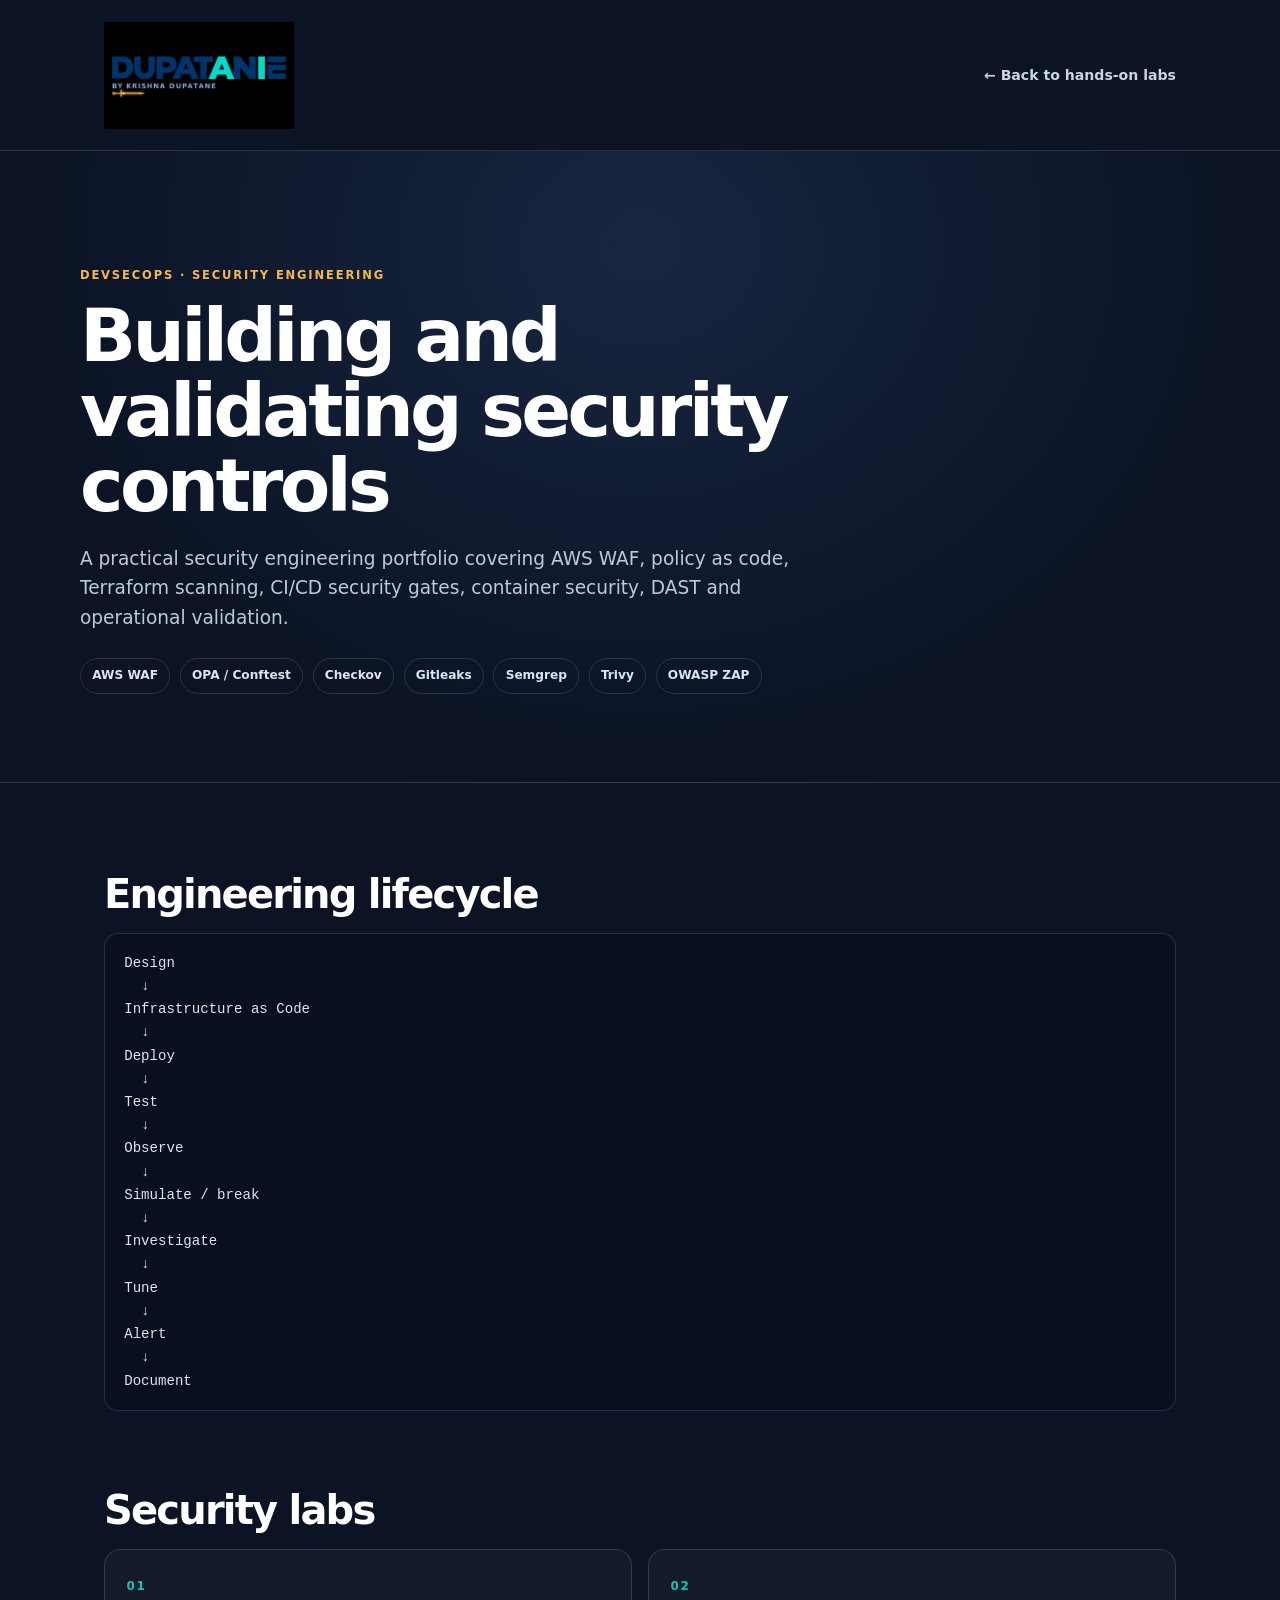
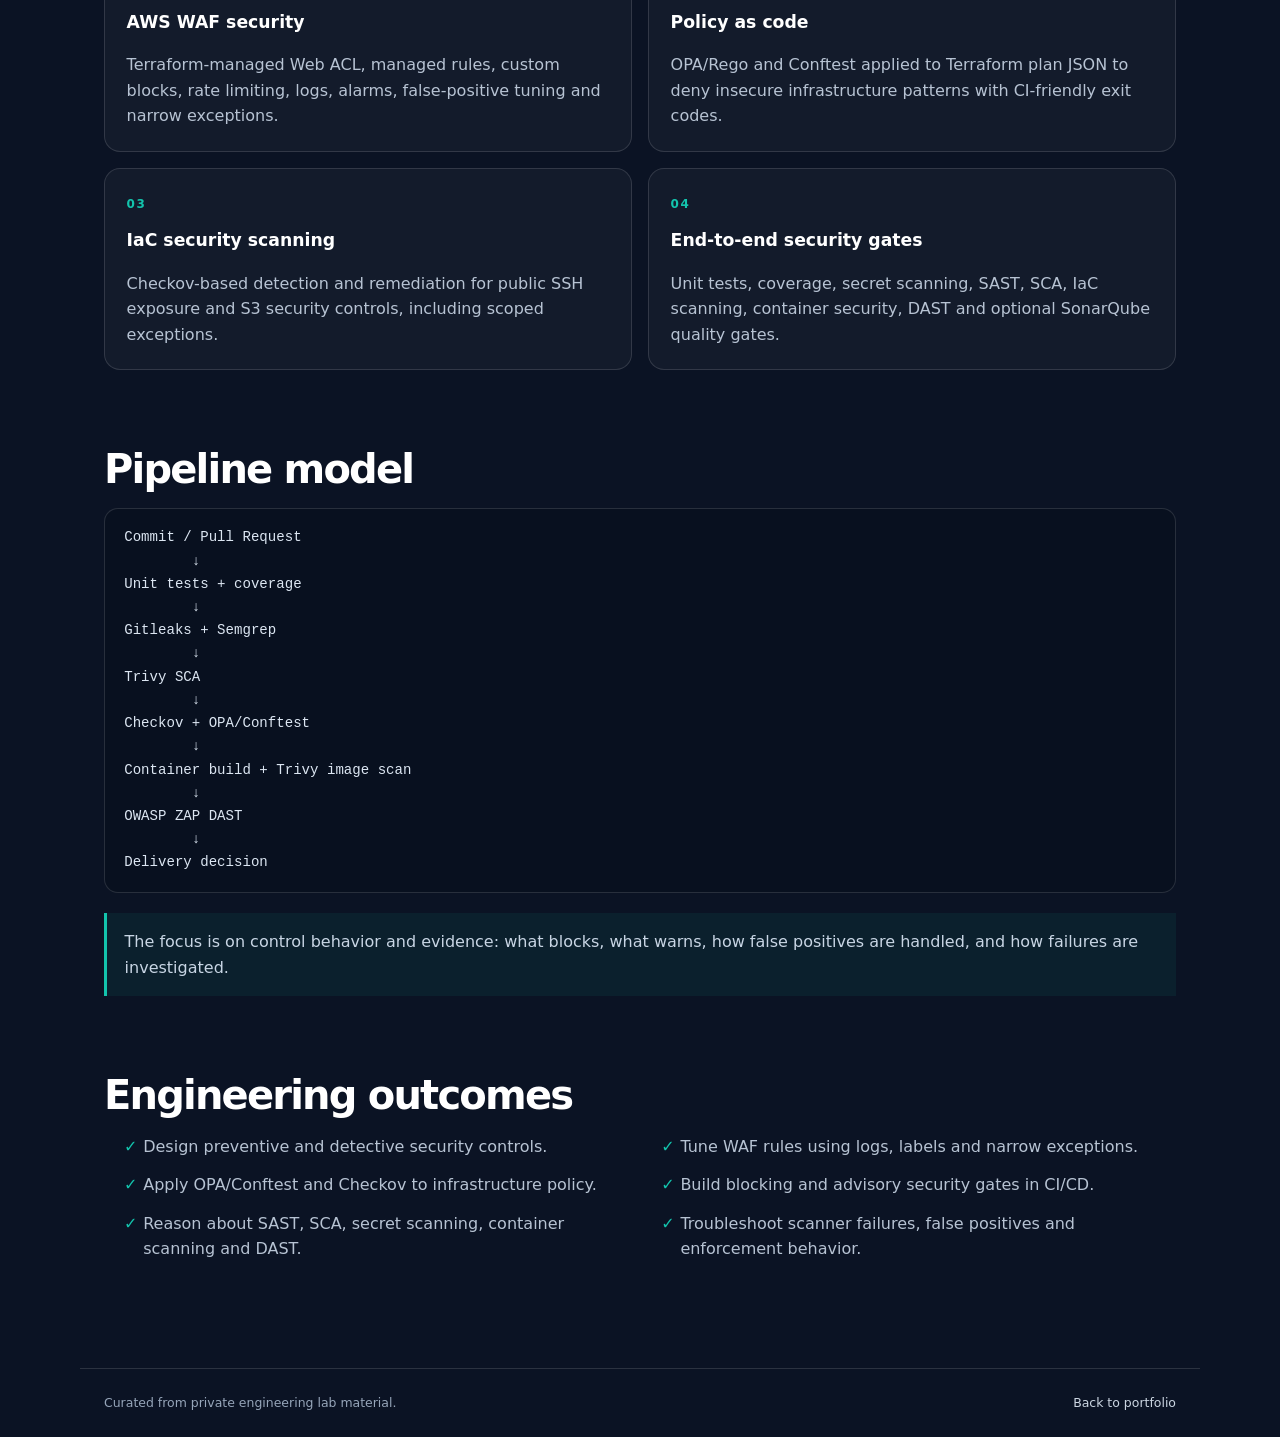
==== labs/devsecops/index.html @ c6cd1b83 "feat: add DevSecOps portfolio lab page" ====
<!doctype html><html lang="en"><head><meta charset="utf-8"><meta name="viewport" content="width=device-width,initial-scale=1"><title>DevSecOps Lab — DUPATANE</title><link rel="stylesheet" href="../../styles.css"><link rel="stylesheet" href="../lab.css"></head><body class="lab-page"><header class="lab-header"><a class="site-logo-link" href="../../"><img src="../../assets/DUPATANE_Logo_Final.png" alt="DUPATANE"></a><a class="lab-back" href="../../#work">← Back to hands-on labs</a></header><section class="lab-hero"><div class="lab-hero-inner"><p class="lab-kicker">DEVSECOPS · SECURITY ENGINEERING</p><h1>Building and validating security controls</h1><p class="lab-lead">A practical security engineering portfolio covering AWS WAF, policy as code, Terraform scanning, CI/CD security gates, container security, DAST and operational validation.</p><div class="lab-meta"><span class="lab-chip">AWS WAF</span><span class="lab-chip">OPA / Conftest</span><span class="lab-chip">Checkov</span><span class="lab-chip">Gitleaks</span><span class="lab-chip">Semgrep</span><span class="lab-chip">Trivy</span><span class="lab-chip">OWASP ZAP</span></div></div></section><main class="lab-content"><section class="lab-section"><h2>Engineering lifecycle</h2><pre class="lab-flow">Design
  ↓
Infrastructure as Code
  ↓
Deploy
  ↓
Test
  ↓
Observe
  ↓
Simulate / break
  ↓
Investigate
  ↓
Tune
  ↓
Alert
  ↓
Document</pre></section><section class="lab-section"><h2>Security labs</h2><div class="lab-grid"><article class="lab-card"><span class="lab-number">01</span><h3>AWS WAF security</h3><p>Terraform-managed Web ACL, managed rules, custom blocks, rate limiting, logs, alarms, false-positive tuning and narrow exceptions.</p></article><article class="lab-card"><span class="lab-number">02</span><h3>Policy as code</h3><p>OPA/Rego and Conftest applied to Terraform plan JSON to deny insecure infrastructure patterns with CI-friendly exit codes.</p></article><article class="lab-card"><span class="lab-number">03</span><h3>IaC security scanning</h3><p>Checkov-based detection and remediation for public SSH exposure and S3 security controls, including scoped exceptions.</p></article><article class="lab-card"><span class="lab-number">04</span><h3>End-to-end security gates</h3><p>Unit tests, coverage, secret scanning, SAST, SCA, IaC scanning, container security, DAST and optional SonarQube quality gates.</p></article></div></section><section class="lab-section"><h2>Pipeline model</h2><pre class="lab-flow">Commit / Pull Request
        ↓
Unit tests + coverage
        ↓
Gitleaks + Semgrep
        ↓
Trivy SCA
        ↓
Checkov + OPA/Conftest
        ↓
Container build + Trivy image scan
        ↓
OWASP ZAP DAST
        ↓
Delivery decision</pre><div class="lab-note">The focus is on control behavior and evidence: what blocks, what warns, how false positives are handled, and how failures are investigated.</div></section><section class="lab-section"><h2>Engineering outcomes</h2><ul class="lab-outcomes"><li>Design preventive and detective security controls.</li><li>Tune WAF rules using logs, labels and narrow exceptions.</li><li>Apply OPA/Conftest and Checkov to infrastructure policy.</li><li>Build blocking and advisory security gates in CI/CD.</li><li>Reason about SAST, SCA, secret scanning, container scanning and DAST.</li><li>Troubleshoot scanner failures, false positives and enforcement behavior.</li></ul></section></main><footer class="lab-footer"><span>Curated from private engineering lab material.</span><a href="../../#work">Back to portfolio</a></footer></body></html>
---- styles.css ----
:root {
  color-scheme: dark;
  --navy: #101b32;
  --navy-deep: #0b1324;
  --navy-soft: #192946;
  --teal: #13c4ad;
  --gold: #f3b750;
  --paper: #f7fafc;
  --ink: #16233a;
  --muted: #a6b2c4;
  --white: #fff;
  --line: rgba(255,255,255,.13);
  --max: 1120px;
}
* { box-sizing: border-box; }
html { scroll-behavior: smooth; }
body { margin: 0; background: var(--navy-deep); color: var(--white); font-family: Inter, ui-sans-serif, system-ui, -apple-system, BlinkMacSystemFont, "Segoe UI", sans-serif; line-height: 1.6; }
a { color: inherit; }
.skip-link { position: absolute; left: 1rem; top: -4rem; z-index: 10; padding: .7rem 1rem; background: var(--teal); color: var(--navy-deep); }
.skip-link:focus { top: 1rem; }
.site-header { position: absolute; z-index: 2; top: 0; left: 0; right: 0; display: grid; grid-template-columns: 1fr auto; align-items: center; max-width: var(--max); margin: auto; padding: 1.45rem 1.5rem; mix-blend-mode: screen; }
.site-logo-link { grid-column: 1; justify-self: start; display: block; width: clamp(138px, 16vw, 190px); line-height: 0; }
.site-logo-link img { display: block; width: 100%; height: auto; }
.site-header nav { grid-column: 2; justify-self: end; display: flex; gap: clamp(1rem, 3vw, 2.5rem); }
.site-header nav a, .site-footer a { color: #d2d9e4; text-decoration: none; font-size: .88rem; }
.site-header nav a:hover, .site-footer a:hover, .text-link:hover { color: var(--teal); }
.hero { min-height: 710px; position: relative; display: grid; place-items: center; overflow: hidden; padding: 8rem 1.5rem 5rem; background: radial-gradient(ellipse at 50% 36%, #111e35 0, #080d18 68%, #05070b 100%); }
.hero-content { z-index: 1; width: min(100%, 960px); text-align: center; }
.tagline { margin: 0; font-size: clamp(2rem, 5vw, 3.6rem); font-weight: 720; line-height: 1.13; letter-spacing: -.045em; }
.tagline span { color: var(--teal); }
.hero-copy { max-width: 610px; margin: 1.4rem auto 0; color: #c3cede; font-size: clamp(1rem, 1.7vw, 1.14rem); }
.hero-actions { display: flex; align-items: center; justify-content: center; flex-wrap: wrap; gap: .8rem; margin-top: 2rem; }
.button { min-height: 48px; display: inline-flex; align-items: center; justify-content: center; gap: .7rem; padding: .72rem 1.15rem; border: 1px solid transparent; border-radius: 999px; text-decoration: none; font-size: .92rem; font-weight: 700; transition: transform .18s ease, background .18s ease; }
.button:hover { transform: translateY(-2px); }
.button-primary { background: var(--teal); color: #08231f; }
.button-primary:hover { background: #42d9c6; }
.button-quiet { border-color: var(--line); color: #e1e7f0; }
.button-quiet:hover { border-color: var(--teal); }
.hero-glow { position: absolute; width: 420px; height: 420px; right: -200px; bottom: -280px; border-radius: 50%; background: var(--teal); filter: blur(140px); opacity: .13; }
.section { padding: clamp(4rem, 8vw, 7rem) max(1.5rem, calc((100vw - var(--max)) / 2)); }
.services { background: var(--paper); color: var(--ink); }
.section-heading { max-width: 690px; margin-bottom: 2.2rem; }
.eyebrow { margin: 0 0 .7rem; color: #087b70; font-size: .72rem; font-weight: 850; letter-spacing: .18em; }
h2 { margin: 0; font-size: clamp(2rem, 4vw, 3.2rem); line-height: 1.12; letter-spacing: -.045em; }
.section-heading h2 span, .about-inner h2 span { color: #168d82; }
.section-heading > p:last-child { max-width: 560px; color: #5b687c; margin: 1rem 0 0; }
.service-grid { display: grid; grid-template-columns: repeat(3, minmax(0, 1fr)); gap: 1rem; }
.service-card { position: relative; padding: 1.55rem; border: 1px solid #dfe6ec; border-radius: 18px; background: #fff; box-shadow: 0 12px 30px rgba(15,35,55,.04); }
.card-number { display: inline-block; margin-bottom: 1.4rem; color: #0a9589; font-size: .8rem; font-weight: 800; letter-spacing: .1em; }
.service-card h3 { margin: 0 0 .65rem; font-size: 1.2rem; line-height: 1.3; }
.service-card p, .service-card li { color: #5b687c; font-size: .91rem; }
.service-card p { margin: 0; }
.service-card ul { display: grid; gap: .35rem; margin: 1rem 0 0; padding-left: 1.15rem; }
.service-card li::marker { color: #159689; }
.scope-note { margin: 1.3rem 0 0; color: #687589; font-size: .82rem; }
.work { background: #111e35; }
.section-heading-row { display: flex; align-items: end; justify-content: space-between; gap: 2rem; max-width: none; }
.section-heading-row > p { max-width: 370px; margin: 0 0 .3rem; color: #b4c0d1; font-size: .95rem; }
.section-heading-row h2 { color: var(--white); }
.section-heading-row h2 span { color: var(--teal); }
.work-grid { display: grid; grid-template-columns: repeat(3, minmax(0, 1fr)); gap: 1rem; }
.work-card { min-height: 260px; display: flex; flex-direction: column; padding: 1.5rem; border: 1px solid var(--line); border-radius: 18px; background: rgba(255,255,255,.035); text-decoration: none; transition: background .18s ease, border-color .18s ease, transform .18s ease; }
.work-card:hover { background: rgba(255,255,255,.075); border-color: rgba(19,196,173,.6); transform: translateY(-3px); }
.work-card-summary { cursor: default; }
.work-card-summary:hover { transform: none; }
.work-label { color: var(--gold); font-size: .69rem; font-weight: 800; letter-spacing: .14em; }
.work-card h3 { margin: 1.1rem 0 .5rem; font-size: 1.25rem; line-height: 1.3; }
.work-card p { margin: 0; color: #b4c0d1; font-size: .9rem; }
.work-link { display: inline-flex; gap: .45rem; margin-top: auto; padding-top: 1.25rem; color: var(--teal); font-weight: 750; font-size: .85rem; }
.about-band { padding: clamp(4rem, 8vw, 7rem) 1.5rem; background: #eaf2f5; color: var(--ink); }
.about-inner { display: grid; grid-template-columns: 1fr 1fr; gap: clamp(2rem, 7vw, 6rem); max-width: var(--max); margin: auto; }
.about-copy { color: #526176; }
.about-copy p:first-child { margin-top: 0; }
.text-link { display: inline-flex; gap: .5rem; margin-top: .5rem; color: #087b70; font-weight: 800; text-decoration: none; }
.site-footer { display: flex; align-items: center; justify-content: space-between; gap: 1rem; max-width: var(--max); margin: auto; padding: 1.5rem; color: #9eacc0; }
.site-footer p { margin: 0; font-size: .75rem; text-align: center; }
.footer-brand { display: inline-flex; flex: 0 0 auto; width: 80px; line-height: 0; }
.footer-brand img { display: block; width: 100%; height: auto; mix-blend-mode: screen; }
@media (max-width: 800px) {
  .site-header { position: relative; background: transparent; }
  .hero { min-height: 620px; padding-top: 3rem; }
  .service-grid, .work-grid { grid-template-columns: 1fr; }
  .section-heading-row { align-items: start; flex-direction: column; gap: 1rem; }
  .about-inner { grid-template-columns: 1fr; gap: 1.3rem; }
  .work-card { min-height: 230px; }
}
@media (max-width: 540px) {
  .site-header { display: flex; align-items: flex-start; flex-direction: column; gap: .65rem; padding: 1rem 1.15rem; }
  .site-logo-link { width: min(58vw, 190px); }
  .site-header nav { width: 100%; justify-content: space-between; gap: .6rem; }
  .site-header nav a { font-size: .78rem; }
  .hero { min-height: 570px; padding: 3rem 1.1rem 4rem; }
  .tagline { font-size: clamp(1.85rem, 9vw, 2.65rem); }
  .hero-actions { align-items: stretch; flex-direction: column; }
  .button { width: 100%; }
  .section { padding-right: 1.1rem; padding-left: 1.1rem; }
  .site-footer { align-items: flex-start; flex-direction: column; padding: 1.5rem 1.1rem; }
  .site-footer p { text-align: left; }
}
@media (prefers-reduced-motion: reduce) {
  html { scroll-behavior: auto; }
  *, *::before, *::after { transition-duration: .01ms !important; }
}
---- labs/lab.css ----
body.lab-page{background:#0b1324}.lab-header{position:relative;max-width:var(--max);margin:0 auto;padding:1.35rem 1.5rem;display:flex;align-items:center;justify-content:space-between;gap:1rem}.lab-header .site-logo-link{width:clamp(138px,16vw,190px)}.lab-back{color:#cbd5e1;text-decoration:none;font-size:.88rem;font-weight:750}.lab-back:hover{color:var(--teal)}.lab-hero{padding:clamp(4.5rem,9vw,7.5rem) 1.5rem clamp(3.5rem,7vw,5.5rem);background:radial-gradient(ellipse at 50% 15%,#172641 0,#0b1324 68%);border-top:1px solid var(--line);border-bottom:1px solid var(--line)}.lab-hero-inner,.lab-content{width:min(100%,var(--max));margin:0 auto}.lab-kicker{margin:0 0 .8rem;color:var(--gold);font-size:.72rem;font-weight:850;letter-spacing:.16em}.lab-hero h1{max-width:860px;margin:0;font-size:clamp(2.3rem,6vw,4.6rem);line-height:1.02;letter-spacing:-.05em}.lab-lead{max-width:760px;margin:1.3rem 0 0;color:#bec9d9;font-size:clamp(1rem,1.8vw,1.16rem)}.lab-meta{display:flex;flex-wrap:wrap;gap:.6rem;margin-top:1.6rem}.lab-chip{padding:.44rem .7rem;border:1px solid var(--line);border-radius:999px;color:#dbe4ef;font-size:.76rem;font-weight:700}.lab-content{padding:clamp(3.5rem,7vw,6rem) 1.5rem}.lab-section{margin-bottom:clamp(3rem,6vw,5rem)}.lab-section:last-child{margin-bottom:0}.lab-section h2{margin-bottom:1rem;font-size:clamp(1.65rem,4vw,2.5rem)}.lab-section h3{margin:1.6rem 0 .55rem;font-size:1.08rem}.lab-section p,.lab-section li{color:#b7c3d3}.lab-section ul,.lab-section ol{padding-left:1.25rem}.lab-grid{display:grid;grid-template-columns:repeat(2,minmax(0,1fr));gap:1rem}.lab-card{padding:1.35rem;border:1px solid var(--line);border-radius:16px;background:rgba(255,255,255,.035)}.lab-card h3{margin:0 0 .45rem;color:var(--white)}.lab-card p,.lab-card ul{margin-bottom:0}.lab-number{display:inline-block;margin-bottom:.8rem;color:var(--teal);font-size:.75rem;font-weight:850;letter-spacing:.12em}.lab-flow,.lab-code{overflow-x:auto;margin:1rem 0 0;padding:1.1rem 1.2rem;border:1px solid var(--line);border-radius:14px;background:#08101f;color:#dce6f2;font:.88rem/1.65 ui-monospace,SFMono-Regular,Menlo,Monaco,Consolas,monospace;white-space:pre}.lab-note{margin-top:1.25rem;padding:1rem 1.1rem;border-left:3px solid var(--teal);background:rgba(19,196,173,.07);color:#c8d5e4}.lab-outcomes{display:grid;grid-template-columns:repeat(2,minmax(0,1fr));gap:.8rem 1.4rem;padding:0;list-style:none}.lab-outcomes li{position:relative;padding-left:1.2rem}.lab-outcomes li::before{content:'✓';position:absolute;left:0;color:var(--teal);font-weight:900}.lab-footer{max-width:var(--max);margin:0 auto;padding:1.5rem;border-top:1px solid var(--line);display:flex;justify-content:space-between;gap:1rem;color:#96a5b9;font-size:.78rem}.lab-footer a{color:#cbd5e1;text-decoration:none}.lab-footer a:hover{color:var(--teal)}@media(max-width:760px){.lab-grid,.lab-outcomes{grid-template-columns:1fr}.lab-header,.lab-footer{align-items:flex-start;flex-direction:column}}
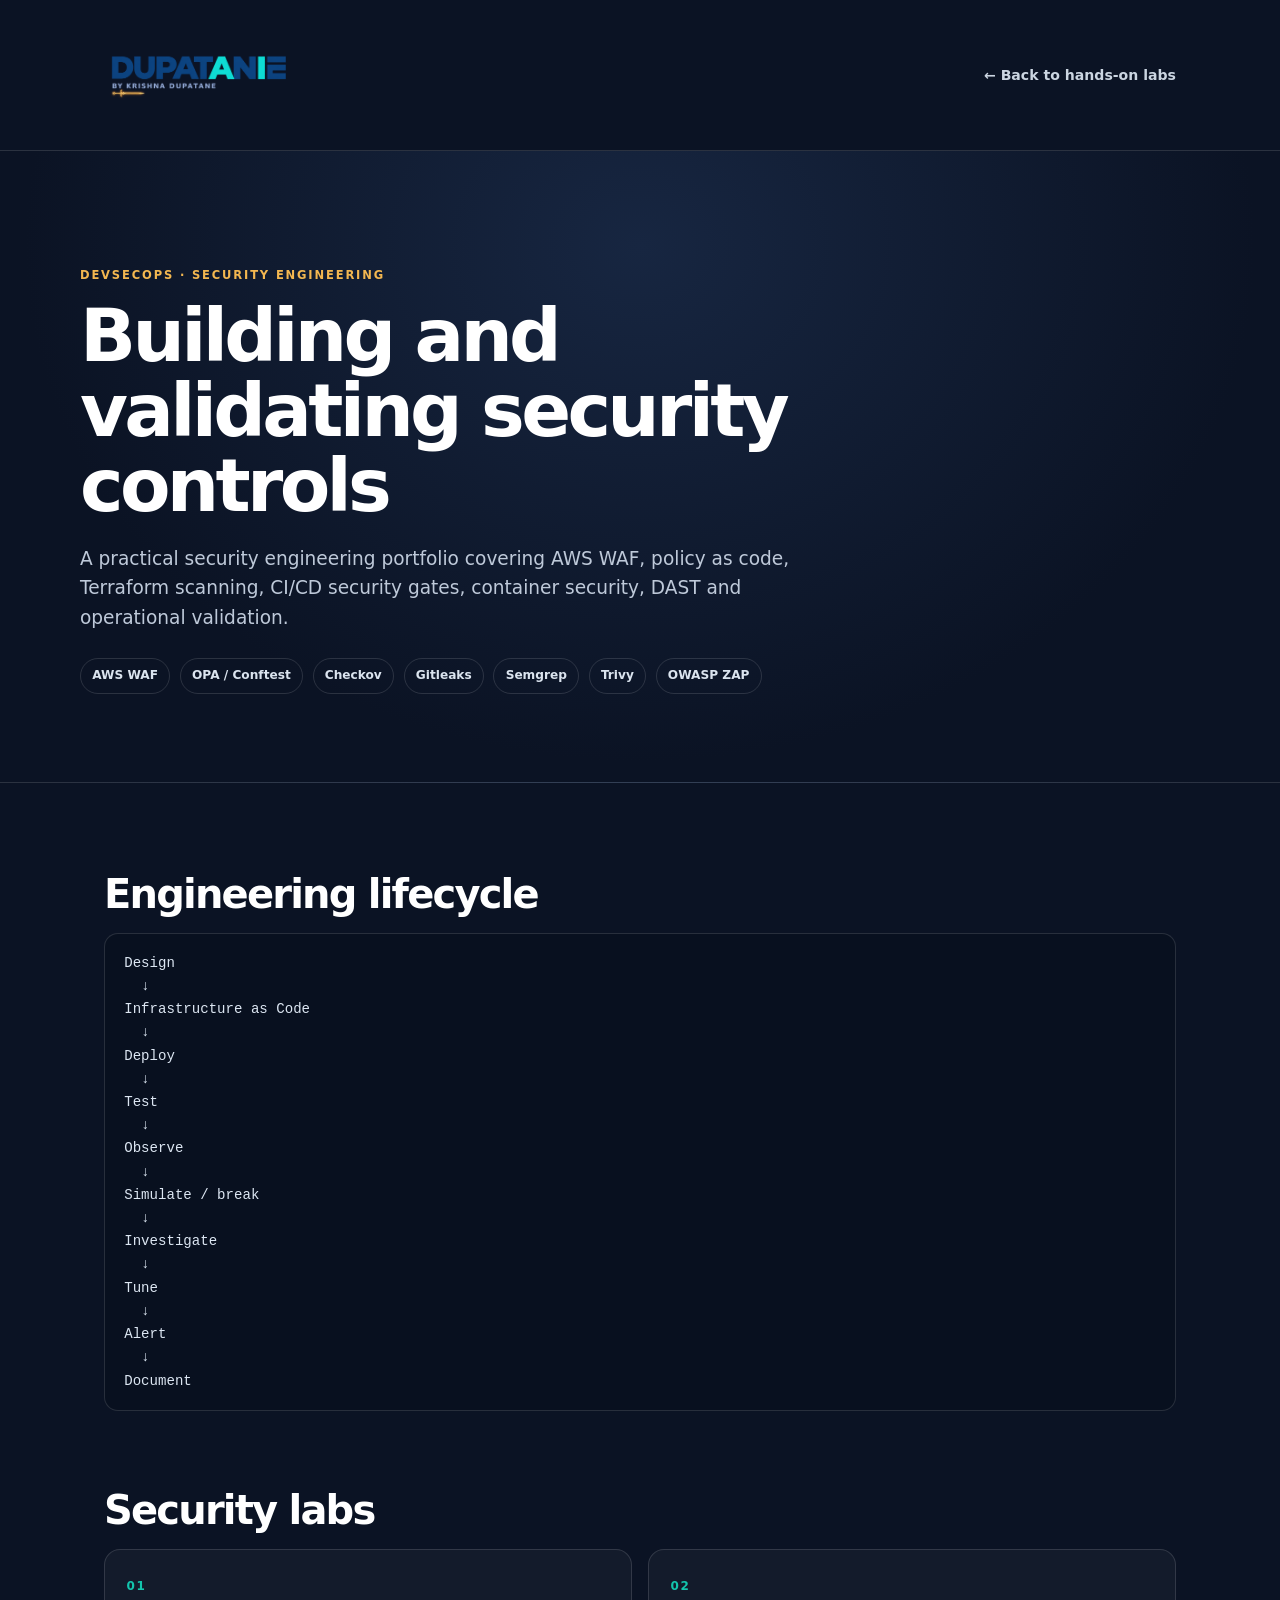
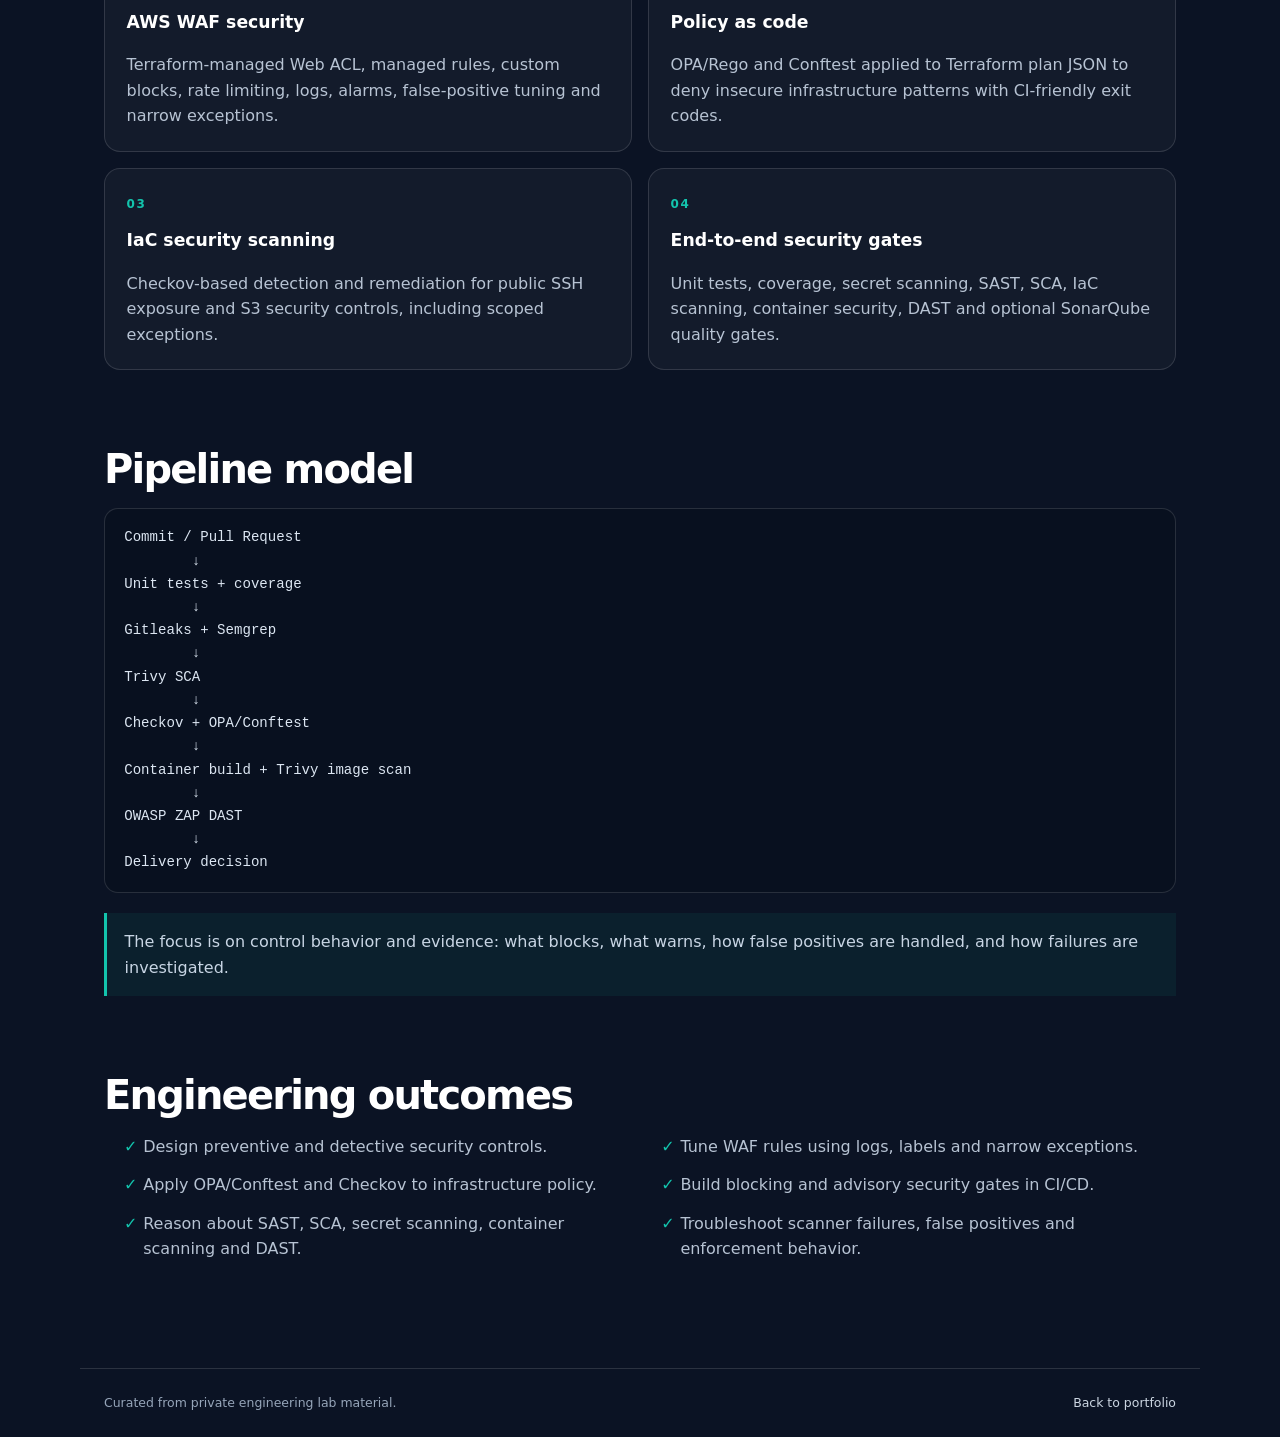
==== commit ff30e99a: "Add privacy-conscious site analytics" ====
--- a/labs/devsecops/index.html
+++ b/labs/devsecops/index.html
@@ -1,4 +1,5 @@
-<!doctype html><html lang="en"><head><meta charset="utf-8"><meta name="viewport" content="width=device-width,initial-scale=1"><title>DevSecOps Lab — DUPATANE</title><link rel="stylesheet" href="../../styles.css"><link rel="stylesheet" href="../lab.css"></head><body class="lab-page"><header class="lab-header"><a class="site-logo-link" href="../../"><img src="../../assets/DUPATANE_Logo_Final.png" alt="DUPATANE"></a><a class="lab-back" href="../../#work">← Back to hands-on labs</a></header><section class="lab-hero"><div class="lab-hero-inner"><p class="lab-kicker">DEVSECOPS · SECURITY ENGINEERING</p><h1>Building and validating security controls</h1><p class="lab-lead">A practical security engineering portfolio covering AWS WAF, policy as code, Terraform scanning, CI/CD security gates, container security, DAST and operational validation.</p><div class="lab-meta"><span class="lab-chip">AWS WAF</span><span class="lab-chip">OPA / Conftest</span><span class="lab-chip">Checkov</span><span class="lab-chip">Gitleaks</span><span class="lab-chip">Semgrep</span><span class="lab-chip">Trivy</span><span class="lab-chip">OWASP ZAP</span></div></div></section><main class="lab-content"><section class="lab-section"><h2>Engineering lifecycle</h2><pre class="lab-flow">Design
+<!doctype html><html lang="en"><head><meta charset="utf-8"><meta name="viewport" content="width=device-width,initial-scale=1"><title>DevSecOps Lab — DUPATANE</title><link rel="stylesheet" href="../../styles.css"><link rel="stylesheet" href="../lab.css">  <script defer src="https://site-analytics-api.support-dupatane.workers.dev/tracker.js" data-site-id="dkalki-portfolio"></script>
+</head><body class="lab-page"><header class="lab-header"><a class="site-logo-link" href="../../"><img src="../../assets/DUPATANE_Logo_Final.png" alt="DUPATANE"></a><a class="lab-back" href="../../#work">← Back to hands-on labs</a></header><section class="lab-hero"><div class="lab-hero-inner"><p class="lab-kicker">DEVSECOPS · SECURITY ENGINEERING</p><h1>Building and validating security controls</h1><p class="lab-lead">A practical security engineering portfolio covering AWS WAF, policy as code, Terraform scanning, CI/CD security gates, container security, DAST and operational validation.</p><div class="lab-meta"><span class="lab-chip">AWS WAF</span><span class="lab-chip">OPA / Conftest</span><span class="lab-chip">Checkov</span><span class="lab-chip">Gitleaks</span><span class="lab-chip">Semgrep</span><span class="lab-chip">Trivy</span><span class="lab-chip">OWASP ZAP</span></div></div></section><main class="lab-content"><section class="lab-section"><h2>Engineering lifecycle</h2><pre class="lab-flow">Design
   ↓
 Infrastructure as Code
   ↓
--- a/labs/lab.css
+++ b/labs/lab.css
@@ -1 +1,229 @@
-body.lab-page{background:#0b1324}.lab-header{position:relative;max-width:var(--max);margin:0 auto;padding:1.35rem 1.5rem;display:flex;align-items:center;justify-content:space-between;gap:1rem}.lab-header .site-logo-link{width:clamp(138px,16vw,190px)}.lab-back{color:#cbd5e1;text-decoration:none;font-size:.88rem;font-weight:750}.lab-back:hover{color:var(--teal)}.lab-hero{padding:clamp(4.5rem,9vw,7.5rem) 1.5rem clamp(3.5rem,7vw,5.5rem);background:radial-gradient(ellipse at 50% 15%,#172641 0,#0b1324 68%);border-top:1px solid var(--line);border-bottom:1px solid var(--line)}.lab-hero-inner,.lab-content{width:min(100%,var(--max));margin:0 auto}.lab-kicker{margin:0 0 .8rem;color:var(--gold);font-size:.72rem;font-weight:850;letter-spacing:.16em}.lab-hero h1{max-width:860px;margin:0;font-size:clamp(2.3rem,6vw,4.6rem);line-height:1.02;letter-spacing:-.05em}.lab-lead{max-width:760px;margin:1.3rem 0 0;color:#bec9d9;font-size:clamp(1rem,1.8vw,1.16rem)}.lab-meta{display:flex;flex-wrap:wrap;gap:.6rem;margin-top:1.6rem}.lab-chip{padding:.44rem .7rem;border:1px solid var(--line);border-radius:999px;color:#dbe4ef;font-size:.76rem;font-weight:700}.lab-content{padding:clamp(3.5rem,7vw,6rem) 1.5rem}.lab-section{margin-bottom:clamp(3rem,6vw,5rem)}.lab-section:last-child{margin-bottom:0}.lab-section h2{margin-bottom:1rem;font-size:clamp(1.65rem,4vw,2.5rem)}.lab-section h3{margin:1.6rem 0 .55rem;font-size:1.08rem}.lab-section p,.lab-section li{color:#b7c3d3}.lab-section ul,.lab-section ol{padding-left:1.25rem}.lab-grid{display:grid;grid-template-columns:repeat(2,minmax(0,1fr));gap:1rem}.lab-card{padding:1.35rem;border:1px solid var(--line);border-radius:16px;background:rgba(255,255,255,.035)}.lab-card h3{margin:0 0 .45rem;color:var(--white)}.lab-card p,.lab-card ul{margin-bottom:0}.lab-number{display:inline-block;margin-bottom:.8rem;color:var(--teal);font-size:.75rem;font-weight:850;letter-spacing:.12em}.lab-flow,.lab-code{overflow-x:auto;margin:1rem 0 0;padding:1.1rem 1.2rem;border:1px solid var(--line);border-radius:14px;background:#08101f;color:#dce6f2;font:.88rem/1.65 ui-monospace,SFMono-Regular,Menlo,Monaco,Consolas,monospace;white-space:pre}.lab-note{margin-top:1.25rem;padding:1rem 1.1rem;border-left:3px solid var(--teal);background:rgba(19,196,173,.07);color:#c8d5e4}.lab-outcomes{display:grid;grid-template-columns:repeat(2,minmax(0,1fr));gap:.8rem 1.4rem;padding:0;list-style:none}.lab-outcomes li{position:relative;padding-left:1.2rem}.lab-outcomes li::before{content:'✓';position:absolute;left:0;color:var(--teal);font-weight:900}.lab-footer{max-width:var(--max);margin:0 auto;padding:1.5rem;border-top:1px solid var(--line);display:flex;justify-content:space-between;gap:1rem;color:#96a5b9;font-size:.78rem}.lab-footer a{color:#cbd5e1;text-decoration:none}.lab-footer a:hover{color:var(--teal)}@media(max-width:760px){.lab-grid,.lab-outcomes{grid-template-columns:1fr}.lab-header,.lab-footer{align-items:flex-start;flex-direction:column}}+/* Diff readability test — no visual behavior change. */
+body.lab-page {
+  background: #0b1324;
+}
+
+.lab-header {
+  position: relative;
+  max-width: var(--max);
+  margin: 0 auto;
+  padding: 1.35rem 1.5rem;
+  display: flex;
+  align-items: center;
+  justify-content: space-between;
+  gap: 1rem;
+}
+
+.lab-header .site-logo-link {
+  width: clamp(138px, 16vw, 190px);
+}
+
+.lab-header .site-logo-link img {
+  display: block;
+  width: 100%;
+  height: auto;
+  mix-blend-mode: screen;
+}
+
+.lab-back {
+  color: #cbd5e1;
+  text-decoration: none;
+  font-size: 0.88rem;
+  font-weight: 750;
+}
+
+.lab-back:hover {
+  color: var(--teal);
+}
+
+.lab-hero {
+  padding: clamp(4.5rem, 9vw, 7.5rem) 1.5rem clamp(3.5rem, 7vw, 5.5rem);
+  background: radial-gradient(ellipse at 50% 15%, #172641 0, #0b1324 68%);
+  border-top: 1px solid var(--line);
+  border-bottom: 1px solid var(--line);
+}
+
+.lab-hero-inner,
+.lab-content {
+  width: min(100%, var(--max));
+  margin: 0 auto;
+}
+
+.lab-kicker {
+  margin: 0 0 0.8rem;
+  color: var(--gold);
+  font-size: 0.72rem;
+  font-weight: 850;
+  letter-spacing: 0.16em;
+}
+
+.lab-hero h1 {
+  max-width: 860px;
+  margin: 0;
+  font-size: clamp(2.3rem, 6vw, 4.6rem);
+  line-height: 1.02;
+  letter-spacing: -0.05em;
+}
+
+.lab-lead {
+  max-width: 760px;
+  margin: 1.3rem 0 0;
+  color: #bec9d9;
+  font-size: clamp(1rem, 1.8vw, 1.16rem);
+}
+
+.lab-meta {
+  display: flex;
+  flex-wrap: wrap;
+  gap: 0.6rem;
+  margin-top: 1.6rem;
+}
+
+.lab-chip {
+  padding: 0.44rem 0.7rem;
+  border: 1px solid var(--line);
+  border-radius: 999px;
+  color: #dbe4ef;
+  font-size: 0.76rem;
+  font-weight: 700;
+}
+
+.lab-content {
+  padding: clamp(3.5rem, 7vw, 6rem) 1.5rem;
+}
+
+.lab-section {
+  margin-bottom: clamp(3rem, 6vw, 5rem);
+}
+
+.lab-section:last-child {
+  margin-bottom: 0;
+}
+
+.lab-section h2 {
+  margin-bottom: 1rem;
+  font-size: clamp(1.65rem, 4vw, 2.5rem);
+}
+
+.lab-section h3 {
+  margin: 1.6rem 0 0.55rem;
+  font-size: 1.08rem;
+}
+
+.lab-section p,
+.lab-section li {
+  color: #b7c3d3;
+}
+
+.lab-section ul,
+.lab-section ol {
+  padding-left: 1.25rem;
+}
+
+.lab-grid {
+  display: grid;
+  grid-template-columns: repeat(2, minmax(0, 1fr));
+  gap: 1rem;
+}
+
+.lab-card {
+  padding: 1.35rem;
+  border: 1px solid var(--line);
+  border-radius: 16px;
+  background: rgba(255, 255, 255, 0.035);
+}
+
+.lab-card h3 {
+  margin: 0 0 0.45rem;
+  color: var(--white);
+}
+
+.lab-card p,
+.lab-card ul {
+  margin-bottom: 0;
+}
+
+.lab-number {
+  display: inline-block;
+  margin-bottom: 0.8rem;
+  color: var(--teal);
+  font-size: 0.75rem;
+  font-weight: 850;
+  letter-spacing: 0.12em;
+}
+
+.lab-flow,
+.lab-code {
+  overflow-x: auto;
+  margin: 1rem 0 0;
+  padding: 1.1rem 1.2rem;
+  border: 1px solid var(--line);
+  border-radius: 14px;
+  background: #08101f;
+  color: #dce6f2;
+  font: 0.88rem/1.65 ui-monospace, SFMono-Regular, Menlo, Monaco, Consolas, monospace;
+  white-space: pre;
+}
+
+.lab-note {
+  margin-top: 1.25rem;
+  padding: 1rem 1.1rem;
+  border-left: 3px solid var(--teal);
+  background: rgba(19, 196, 173, 0.07);
+  color: #c8d5e4;
+}
+
+.lab-outcomes {
+  display: grid;
+  grid-template-columns: repeat(2, minmax(0, 1fr));
+  gap: 0.8rem 1.4rem;
+  padding: 0;
+  list-style: none;
+}
+
+.lab-outcomes li {
+  position: relative;
+  padding-left: 1.2rem;
+}
+
+.lab-outcomes li::before {
+  content: "✓";
+  position: absolute;
+  left: 0;
+  color: var(--teal);
+  font-weight: 900;
+}
+
+.lab-footer {
+  max-width: var(--max);
+  margin: 0 auto;
+  padding: 1.5rem;
+  border-top: 1px solid var(--line);
+  display: flex;
+  justify-content: space-between;
+  gap: 1rem;
+  color: #96a5b9;
+  font-size: 0.78rem;
+}
+
+.lab-footer a {
+  color: #cbd5e1;
+  text-decoration: none;
+}
+
+.lab-footer a:hover {
+  color: var(--teal);
+}
+
+@media (max-width: 760px) {
+  .lab-grid,
+  .lab-outcomes {
+    grid-template-columns: 1fr;
+  }
+
+  .lab-header,
+  .lab-footer {
+    align-items: flex-start;
+    flex-direction: column;
+  }
+}
